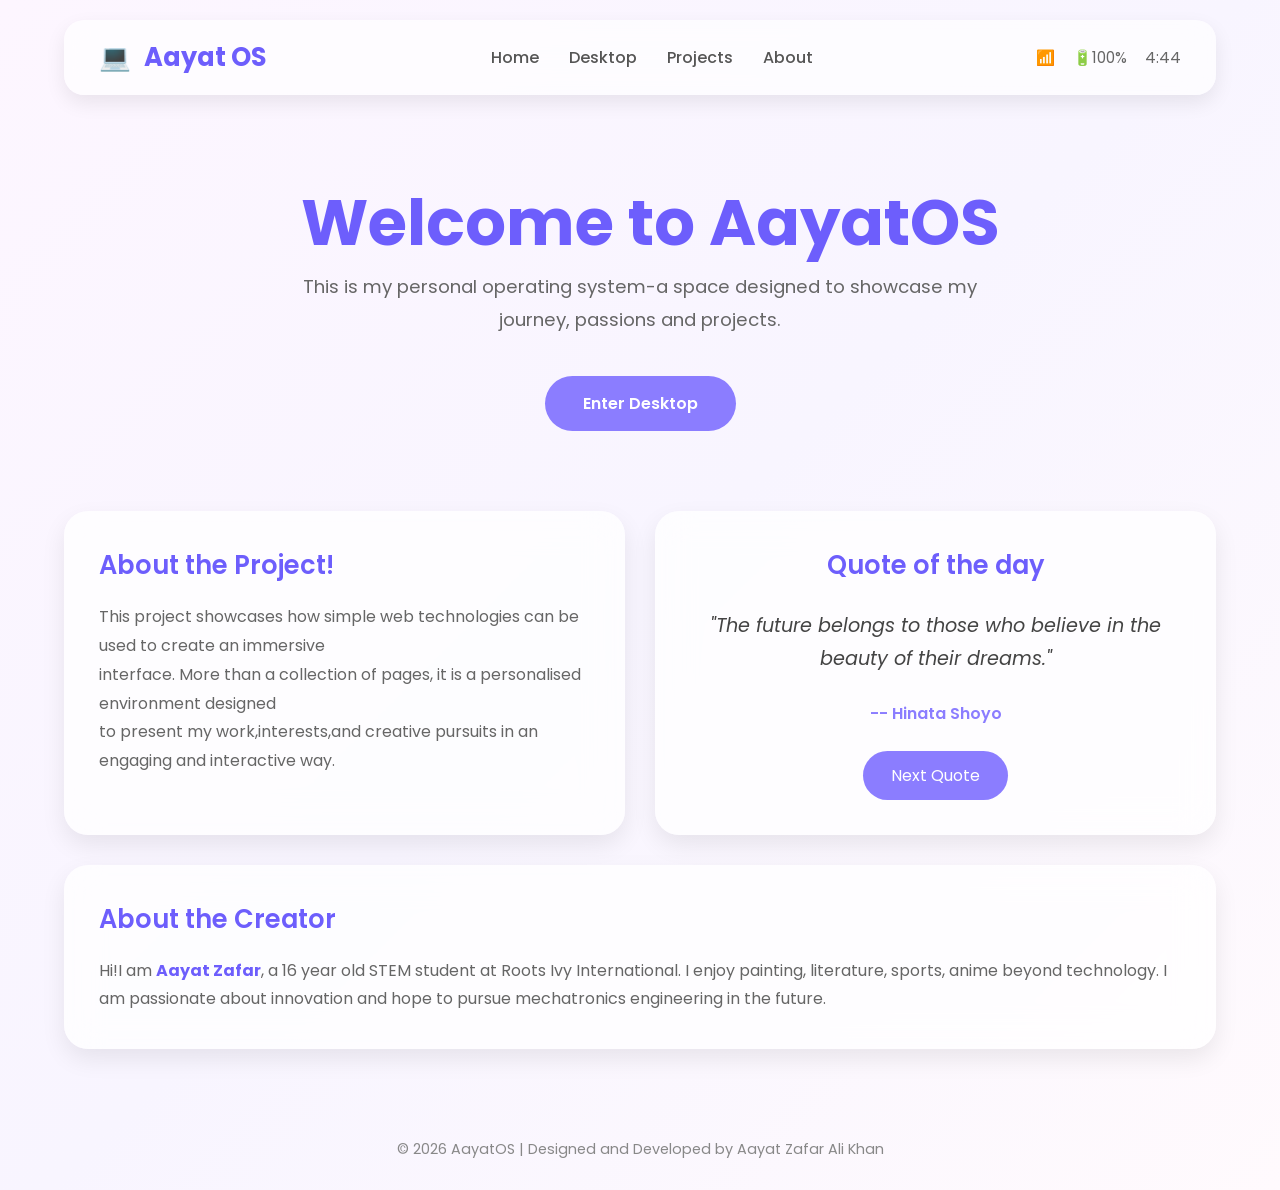
==== index.html @ 3e52712f "Move files to root" ====
<!DOCTYPE html>
<html lang="en">

<head>
    <meta charset="UTF-8">
    <meta name="viewport" content="width=device-width, initial-scale=1.0">
    <title>Aayat OS</title>

    <link rel="stylesheet" href="style.css">

    <link href="https://fonts.googleapis.com/css2?family=Poppins:wght@300;400;600;700&display=swap" rel="stylesheet">
</head>

<body>


    <header class="navbar">

        <div class="logo">
            💻 <span>Aayat OS</span>
        </div>

        <nav>

            <a href="#">Home</a>
            <a href="#">Desktop</a>
            <a href="#">Projects</a>
            <a href="#">About</a>

        </nav>

        <div class="system">

            <span>📶</span>
            <span>🔋100%</span>
            <span id="clock">12:00</span>
        </div>

    </header>

    <section class="hero">

        <h1>Welcome to AayatOS</h1>

        <p>
            This is my personal operating system-a space designed to showcase my journey, passions and projects.
        </p>

        <button class="enter-btn">
            Enter Desktop
        </button>

    </section>

    <section class="info-section">

        <div class="top-cards">

            <div class="card">

                <h2>About the Project!</h2>

                <p>
                    This project showcases how simple web technologies can be used to create an immersive<br>
                    interface. More than a collection of pages, it is a personalised environment designed<br>
                    to present my work,interests,and creative pursuits in an engaging and interactive way.
                </p>

            </div>

            <div class="card quote-card">

                <h2>Quote of the day</h2>

                <p id="quote-display">
                    "The future belongs to those who believe in the beauty of their dreams."

                </p>

                <h4 id="author-display">
                    -- Hinata Shoyo
                </h4>

                <button onclick="changeQuote()">
                    Next Quote
                </button>

            </div>

        </div>

        <div class="card creator-card">

            <h2>About the Creator</h2>

            <p>
                Hi!I am <strong>Aayat Zafar</strong>, a 16 year old STEM student at Roots Ivy International.
                I enjoy painting, literature, sports, anime beyond technology. I am passionate
                about innovation and hope to pursue mechatronics engineering in the future.

            </p>

        </div>


    </section>

    <footer>

        <p>
            © 2026 AayatOS | Designed and Developed by Aayat Zafar Ali Khan
        </p>

    </footer>

    <script src="script.js"></script>

</body>

</html>
---- style.css ----
* {
    margin: 0;
    padding: 0;
    box-sizing: border-box;
    font-family: 'Poppins', sans-serif;

}

body {
    background: linear-gradient(135deg, #fdf6ff, #f8f5ff, #fffafd);
    color: #4a4a68;
    min-height: 100vh;
}



.navbar {

    width: 90%;

    margin: 20px auto;

    padding: 18px 35px;

    display: flex;

    justify-content: space-between;

    align-items: center;

    background: rgba(255, 255, 255, .65);

    backdrop-filter: blur(15px);

    border-radius: 20px;

    box-shadow: 0 8px 20px rgba(0, 0, 0, .08);

}

.logo {

    font-size: 1.6rem;

    font-weight: 700;

    color: #6d5efc;
}

.logo span {

    margin-left: 8px;
}

nav {

    display: flex;

    gap: 30px;

}

nav a {

    text-decoration: none;

    color: #555;

    font-weight: 500;

    transition: .3s;

}

nav a:hover {

    color: #8b7dff;

}

.system {

    display: flex;

    gap: 18px;

    font-size: .95rem;

    color: #666;

}

.hero {

    width: 85%;

    margin: 80px auto;

    text-align: center;

}

.hero h1 {

    font-size: 4rem;

    color: #6d5efc;

    margin-left: 20px;

}

.hero p {

    max-width: 700px;

    margin: auto;

    font-size: 1.15rem;

    line-height: 1.8;

    color: #666;

}

.enter-btn {

    margin-top: 40px;

    padding: 15px 38px;

    border: none;

    border-radius: 50px;

    background: #8b7dff;

    color: white;

    font-size: 1rem;

    font-weight: 600;

    cursor: pointer;

    transition: .3s;

}

.enter-btn:hover {

    background: #6d5efc;

    transform: translateY(-4px);

    box-shadow: 0 10px 20px rgba(109, 94, 252, .25);

}


.info-section {

    width: 90%;

    margin: 60px auto;

}

.top-cards {

    display: grid;

    grid-template-columns: 1fr 1fr;

    gap: 30px;

    margin-bottom: 30px;

}

.creator-card {

    width: 100%;

}

.card {

    background: rgba(255, 255, 255, .75);

    backdrop-filter: blur(18px);

    border-radius: 24px;

    padding: 35px;

    box-shadow: 0 10px 25px rgba(0, 0, 0, .08);

    transition: 0.3s;

}

.card:hover {

    transform: translateY(-6px);

    box-shadow: 0 15px 35px rgba(124, 111, 240, .15);

}

.card h2 {

    color: #6d5efc;

    margin-bottom: 18px;

    font-size: 1.6rem;

    font-weight: 600;

}

.card p {

    line-height: 1.8;

    color: #666;

    font-size: 1rem;

}

.quote-card {

    text-align: center;

}

#quote-display {

    font-size: 1.2rem;

    font-style: italic;

    color: #444;

    margin: 25px 0;

    line-height: 1.7;

}

#author-display {

    color: #8b7dff;

    margin-bottom: 25px;

    font-weight: 600;

}

.quote-card button {

    background: #8b7dff;

    color: white;

    border: none;

    border-radius: 40px;

    padding: 12px 28px;

    cursor: pointer;

    font-size: 1rem;

    transition: 0.3s;

}

.quote-card button:hover {

    background: #6d5efc;

    transform: scale(1.05);

}

.creator-card {

    text-align: left;

}

.creator-card strong {

    color: #6d5efc;

}

footer {

    margin-top: 60px;

    padding: 30px;

    text-align: center;

    color: #888;

    font-size: .9rem;

}

@media(max-width:600px) {

    .hero {

        margin-top: 60px;

    }

    .hero h1 {

        font-size: 2.3rem;

    }

    .hero p {

        font-size: 1rem;

    }

    .card {

        padding: 25px;

    }

}
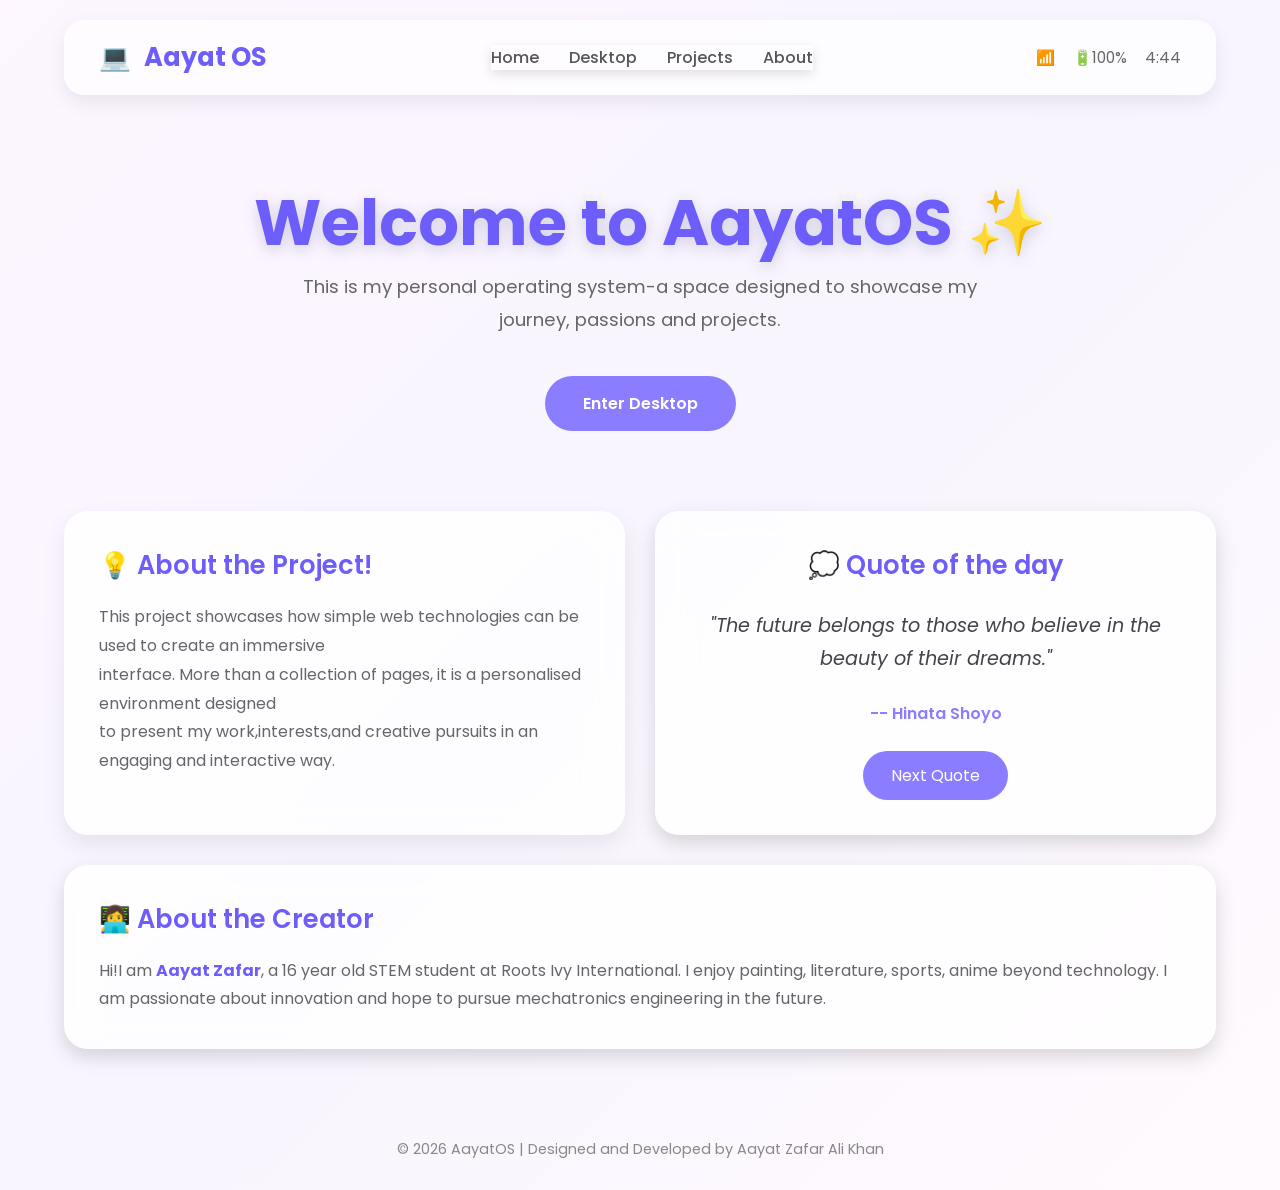
==== commit 89895d9f: "fixed" ====
--- a/index.html
+++ b/index.html
@@ -40,13 +40,13 @@
 
     <section class="hero">
 
-        <h1>Welcome to AayatOS</h1>
+        <h1>Welcome to AayatOS ✨</h1>
 
         <p>
             This is my personal operating system-a space designed to showcase my journey, passions and projects.
         </p>
 
-        <button class="enter-btn">
+        <button class="enter-btn" onclick="location.href='#quotes'">
             Enter Desktop
         </button>
 
@@ -58,7 +58,7 @@
 
             <div class="card">
 
-                <h2>About the Project!</h2>
+                <h2>💡 About the Project!</h2>
 
                 <p>
                     This project showcases how simple web technologies can be used to create an immersive<br>
@@ -68,9 +68,9 @@
 
             </div>
 
-            <div class="card quote-card">
+            <div class="card quote-card" id="quotes">
 
-                <h2>Quote of the day</h2>
+                <h2>💭 Quote of the day</h2>
 
                 <p id="quote-display">
                     "The future belongs to those who believe in the beauty of their dreams."
@@ -91,7 +91,7 @@
 
         <div class="card creator-card">
 
-            <h2>About the Creator</h2>
+            <h2>👩‍💻 About the Creator</h2>
 
             <p>
                 Hi!I am <strong>Aayat Zafar</strong>, a 16 year old STEM student at Roots Ivy International.
--- a/style.css
+++ b/style.css
@@ -6,6 +6,11 @@
 
 }
 
+html {
+    scroll-behavior: smooth;
+
+}
+
 body {
     background: linear-gradient(135deg, #fdf6ff, #f8f5ff, #fffafd);
     color: #4a4a68;
@@ -58,6 +63,8 @@
 
     gap: 30px;
 
+    box-shadow: 0 4px 12px rgba(0, 0, 0, .12);
+
 }
 
 nav a {
@@ -108,6 +115,8 @@
 
     margin-left: 20px;
 
+    text-shadow: 0 4px 15px rgba(93, 90, 136, .25);
+
 }
 
 .hero p {
@@ -144,171 +153,181 @@
 
     cursor: pointer;
 
+    transition: all 0.3s ease;
+
+}
+
+.enter-btn:hover {
+
+    background: #6d5efc;
+
+    transform: translateY(-4px);
+
+    box-shadow: 0 10px 20px rgba(109, 94, 252, .25);
+
+    transform: scale(1.05);
+
+}
+
+
+.info-section {
+
+    width: 90%;
+
+    margin: 60px auto;
+
+}
+
+.top-cards {
+
+    display: grid;
+
+    grid-template-columns: 1fr 1fr;
+
+    gap: 30px;
+
+    margin-bottom: 30px;
+
+}
+
+.creator-card {
+
+    width: 100%;
+
+}
+
+.card {
+
+    background: rgba(255, 255, 255, .75);
+
+    backdrop-filter: blur(18px);
+
+    border-radius: 24px;
+
+    padding: 35px;
+
+    box-shadow: 0 10px 25px rgba(0, 0, 0, .08);
+
+    transition: 0.3s;
+
+}
+
+.card:hover {
+
+    transform: translateY(-6px);
+
+    box-shadow: 0 15px 35px rgba(124, 111, 240, .15);
+
+}
+
+.card h2 {
+
+    color: #6d5efc;
+
+    margin-bottom: 18px;
+
+    font-size: 1.6rem;
+
+    font-weight: 600;
+
+}
+
+.card p {
+
+    line-height: 1.8;
+
+    color: #666;
+
+    font-size: 1rem;
+
+}
+
+.quote-card {
+
+    text-align: center;
+
+    box-shadow: 0 8px 20px rgba(0, 0, 0, .15);
+
     transition: .3s;
 
 }
 
-.enter-btn:hover {
+#quote-display {
+
+    font-size: 1.2rem;
+
+    font-style: italic;
+
+    color: #444;
+
+    margin: 25px 0;
+
+    line-height: 1.7;
+
+}
+
+#author-display {
+
+    color: #8b7dff;
+
+    margin-bottom: 25px;
+
+    font-weight: 600;
+
+}
+
+.quote-card button {
+
+    background: #8b7dff;
+
+    color: white;
+
+    border: none;
+
+    border-radius: 40px;
+
+    padding: 12px 28px;
+
+    cursor: pointer;
+
+    font-size: 1rem;
+
+    transition: 0.3s;
+
+}
+
+.quote-card button:hover {
 
     background: #6d5efc;
 
-    transform: translateY(-4px);
-
-    box-shadow: 0 10px 20px rgba(109, 94, 252, .25);
-
-}
-
-
-.info-section {
-
-    width: 90%;
-
-    margin: 60px auto;
-
-}
-
-.top-cards {
-
-    display: grid;
-
-    grid-template-columns: 1fr 1fr;
-
-    gap: 30px;
-
-    margin-bottom: 30px;
+    transform: scale(1.05);
 
 }
 
 .creator-card {
 
-    width: 100%;
-
-}
-
-.card {
-
-    background: rgba(255, 255, 255, .75);
-
-    backdrop-filter: blur(18px);
-
-    border-radius: 24px;
-
-    padding: 35px;
-
-    box-shadow: 0 10px 25px rgba(0, 0, 0, .08);
-
-    transition: 0.3s;
-
-}
-
-.card:hover {
-
-    transform: translateY(-6px);
-
-    box-shadow: 0 15px 35px rgba(124, 111, 240, .15);
-
-}
-
-.card h2 {
+    text-align: left;
+
+    box-shadow: 0 8px 20px rgba(0, 0, 0, .15);
+
+    transition: .3s;
+
+}
+
+.creator-card strong {
 
     color: #6d5efc;
 
-    margin-bottom: 18px;
-
-    font-size: 1.6rem;
-
-    font-weight: 600;
-
-}
-
-.card p {
-
-    line-height: 1.8;
-
-    color: #666;
-
-    font-size: 1rem;
-
-}
-
-.quote-card {
+}
+
+footer {
+
+    margin-top: 60px;
+
+    padding: 30px;
 
     text-align: center;
 
-}
-
-#quote-display {
-
-    font-size: 1.2rem;
-
-    font-style: italic;
-
-    color: #444;
-
-    margin: 25px 0;
-
-    line-height: 1.7;
-
-}
-
-#author-display {
-
-    color: #8b7dff;
-
-    margin-bottom: 25px;
-
-    font-weight: 600;
-
-}
-
-.quote-card button {
-
-    background: #8b7dff;
-
-    color: white;
-
-    border: none;
-
-    border-radius: 40px;
-
-    padding: 12px 28px;
-
-    cursor: pointer;
-
-    font-size: 1rem;
-
-    transition: 0.3s;
-
-}
-
-.quote-card button:hover {
-
-    background: #6d5efc;
-
-    transform: scale(1.05);
-
-}
-
-.creator-card {
-
-    text-align: left;
-
-}
-
-.creator-card strong {
-
-    color: #6d5efc;
-
-}
-
-footer {
-
-    margin-top: 60px;
-
-    padding: 30px;
-
-    text-align: center;
-
     color: #888;
 
     font-size: .9rem;
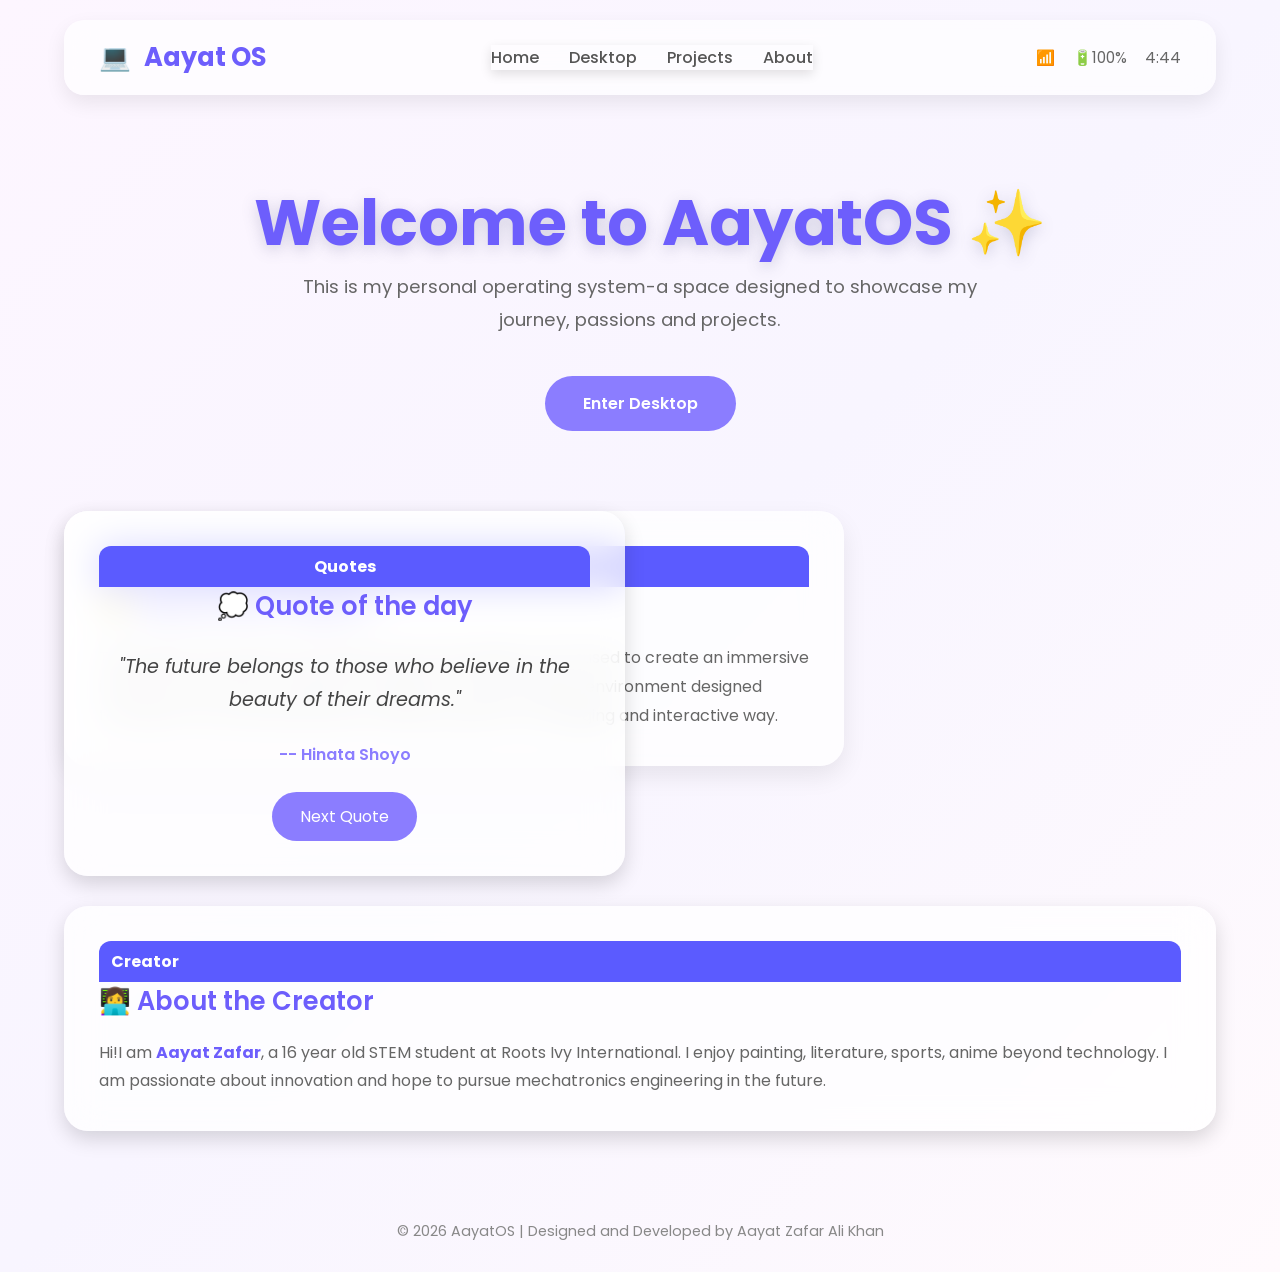
==== commit 1779c2d2: "drag" ====
--- a/index.html
+++ b/index.html
@@ -56,7 +56,8 @@
 
         <div class="top-cards">
 
-            <div class="card">
+            <div class="window card">
+                <div class="title-bar">Project</div>
 
                 <h2>💡 About the Project!</h2>
 
@@ -69,6 +70,7 @@
             </div>
 
             <div class="card quote-card" id="quotes">
+                <div class="title-bar">Quotes</div>
 
                 <h2>💭 Quote of the day</h2>
 
@@ -90,6 +92,7 @@
         </div>
 
         <div class="card creator-card">
+            <div class="title-bar">Creator</div>
 
             <h2>👩‍💻 About the Creator</h2>
 
--- a/style.css
+++ b/style.css
@@ -250,6 +250,10 @@
 
     transition: .3s;
 
+    top: 250px;
+
+    left: 60px;
+
 }
 
 #quote-display {
@@ -312,6 +316,10 @@
 
     transition: .3s;
 
+    top: 600px;
+
+    left: 250px;
+
 }
 
 .creator-card strong {
@@ -360,4 +368,26 @@
 
     }
 
+}
+
+.window {
+    position: absolute;
+    cursor: move;
+
+}
+
+.title-bar {
+    background: #5b5bff;
+    color: white;
+    padding: 8px 12px;
+    font-weight: bold;
+    border-radius: 12px 12px 0 0;
+    cursor: move;
+
+}
+
+.about-card {
+    top: 250px;
+    left: 500px;
+
 }
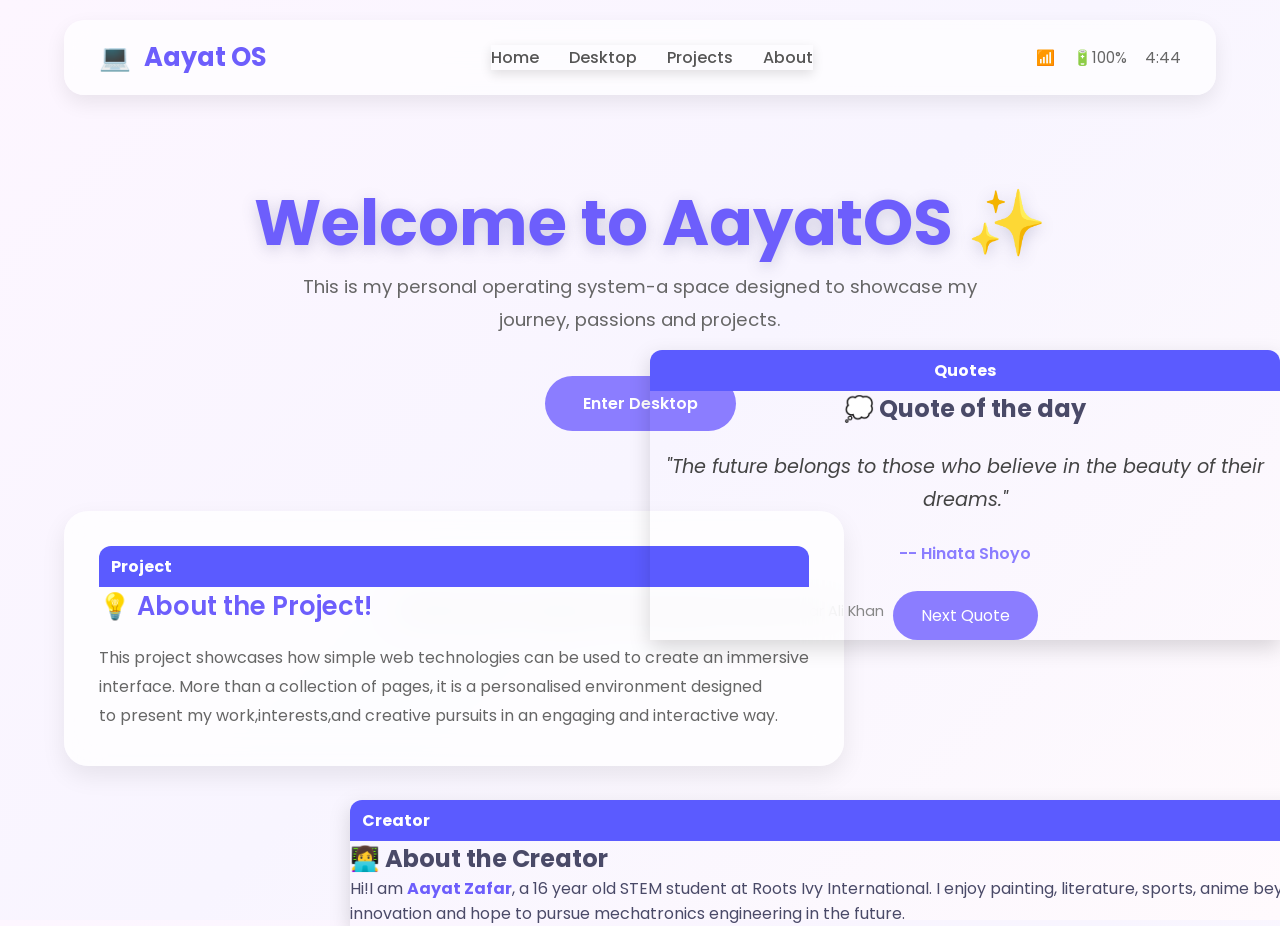
==== commit 2591deb2: "html fix" ====
--- a/index.html
+++ b/index.html
@@ -69,7 +69,7 @@
 
             </div>
 
-            <div class="card quote-card" id="quotes">
+            <div class="window quote-card" id="quotes">
                 <div class="title-bar">Quotes</div>
 
                 <h2>💭 Quote of the day</h2>
@@ -91,7 +91,7 @@
 
         </div>
 
-        <div class="card creator-card">
+        <div class="window creator-card">
             <div class="title-bar">Creator</div>
 
             <h2>👩‍💻 About the Creator</h2>
--- a/style.css
+++ b/style.css
@@ -250,9 +250,9 @@
 
     transition: .3s;
 
-    top: 250px;
-
-    left: 60px;
+    top: 350px;
+
+    left: 650px;
 
 }
 
@@ -316,9 +316,9 @@
 
     transition: .3s;
 
-    top: 600px;
-
-    left: 250px;
+    top: 800px;
+
+    left: 350px;
 
 }
 
@@ -373,6 +373,7 @@
 .window {
     position: absolute;
     cursor: move;
+    z-index: 1;
 
 }
 
@@ -387,7 +388,7 @@
 }
 
 .about-card {
-    top: 250px;
-    left: 500px;
+    top: 350px;
+    left: 80px;
 
 }
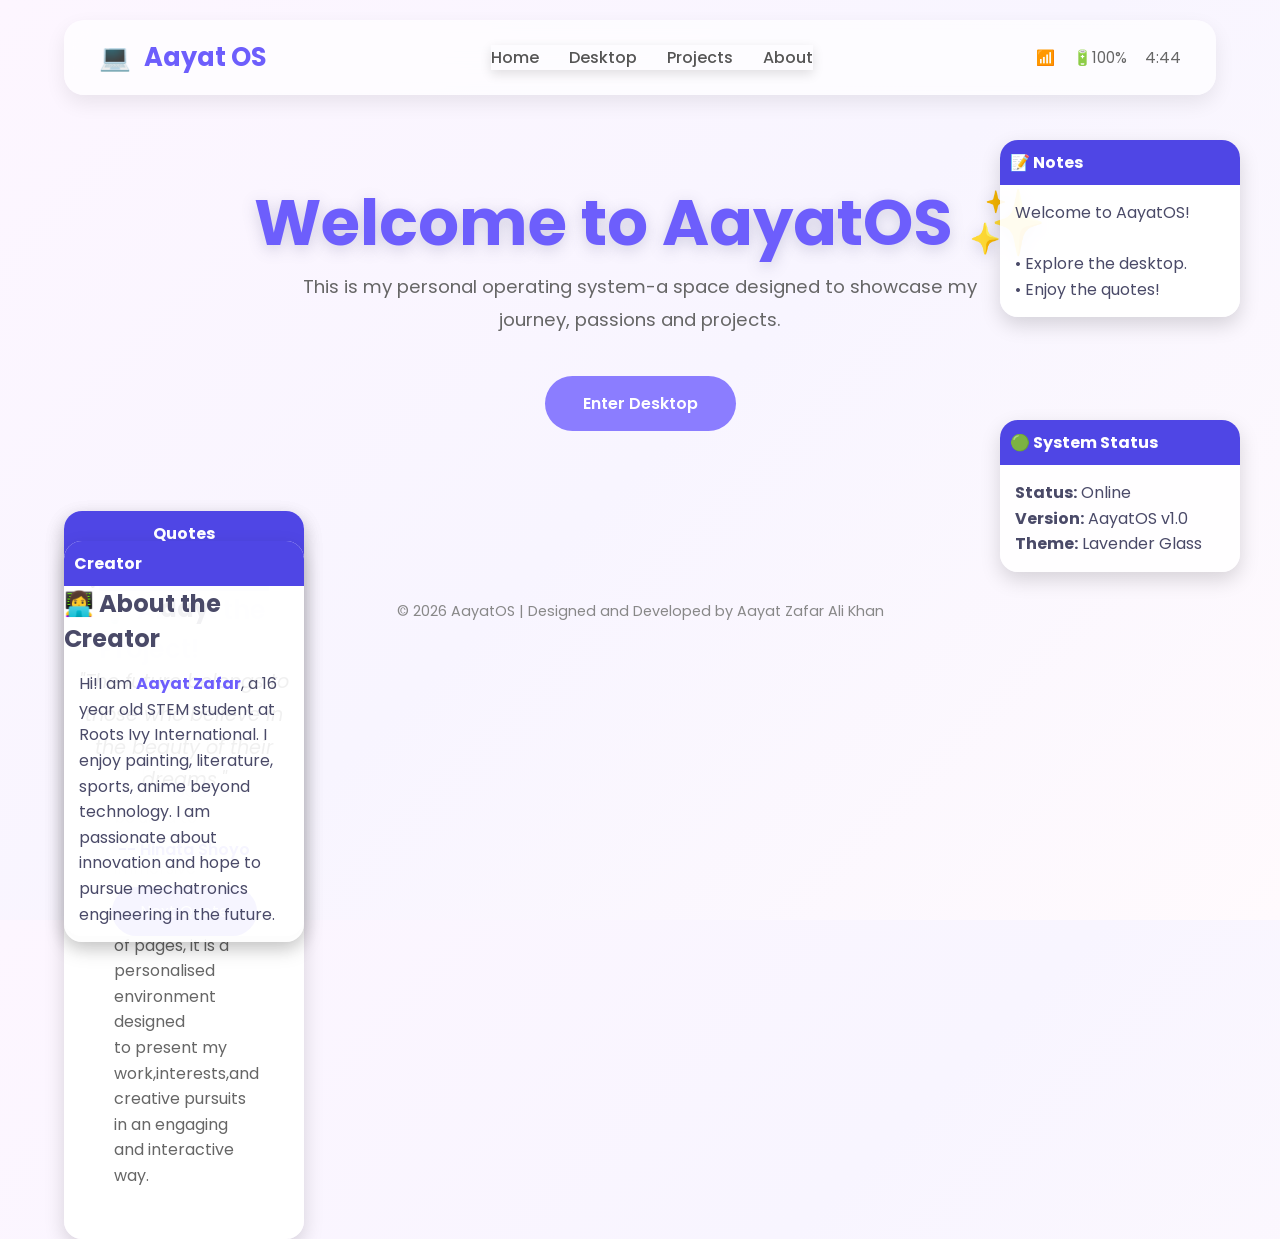
==== commit a9ce2591: "final" ====
--- a/index.html
+++ b/index.html
@@ -108,6 +108,26 @@
 
     </section>
 
+    <div class="window notes-window">
+        <div class="title-bar">📝 Notes</div>
+
+        <p>
+            Welcome to AayatOS!<br><br>
+            • Explore the desktop.<br>
+            • Enjoy the quotes!
+        </p>
+    </div>
+
+    <div class="window status-window">
+        <div class="title-bar">🟢 System Status</div>
+
+        <p>
+            <strong>Status:</strong> Online<br>
+            <strong>Version:</strong> AayatOS v1.0<br>
+            <strong>Theme:</strong> Lavender Glass
+        </p>
+    </div>
+
     <footer>
 
         <p>
--- a/style.css
+++ b/style.css
@@ -250,10 +250,6 @@
 
     transition: .3s;
 
-    top: 350px;
-
-    left: 650px;
-
 }
 
 #quote-display {
@@ -315,10 +311,6 @@
     box-shadow: 0 8px 20px rgba(0, 0, 0, .15);
 
     transition: .3s;
-
-    top: 800px;
-
-    left: 350px;
 
 }
 
@@ -372,23 +364,33 @@
 
 .window {
     position: absolute;
+    width: 240px;
+    background: rgba(255, 255, 255, .92);
+    border-radius: 18px;
+    box-shadow: 0 8px 20px rgba(0, 0, 0, .15);
+    overflow: hidden;
+    z-index: 10;
+}
+
+.title-bar {
+    background: #4f46e5;
+    color: white;
+    padding: 10px;
     cursor: move;
-    z-index: 1;
-
-}
-
-.title-bar {
-    background: #5b5bff;
-    color: white;
-    padding: 8px 12px;
     font-weight: bold;
-    border-radius: 12px 12px 0 0;
-    cursor: move;
-
-}
-
-.about-card {
-    top: 350px;
-    left: 80px;
-
+}
+
+.window p {
+    padding: 15px;
+    line-height: 1.6;
+}
+
+.notes-window {
+    top: 140px;
+    right: 40px;
+}
+
+.status-window {
+    top: 420px;
+    right: 40px;
 }
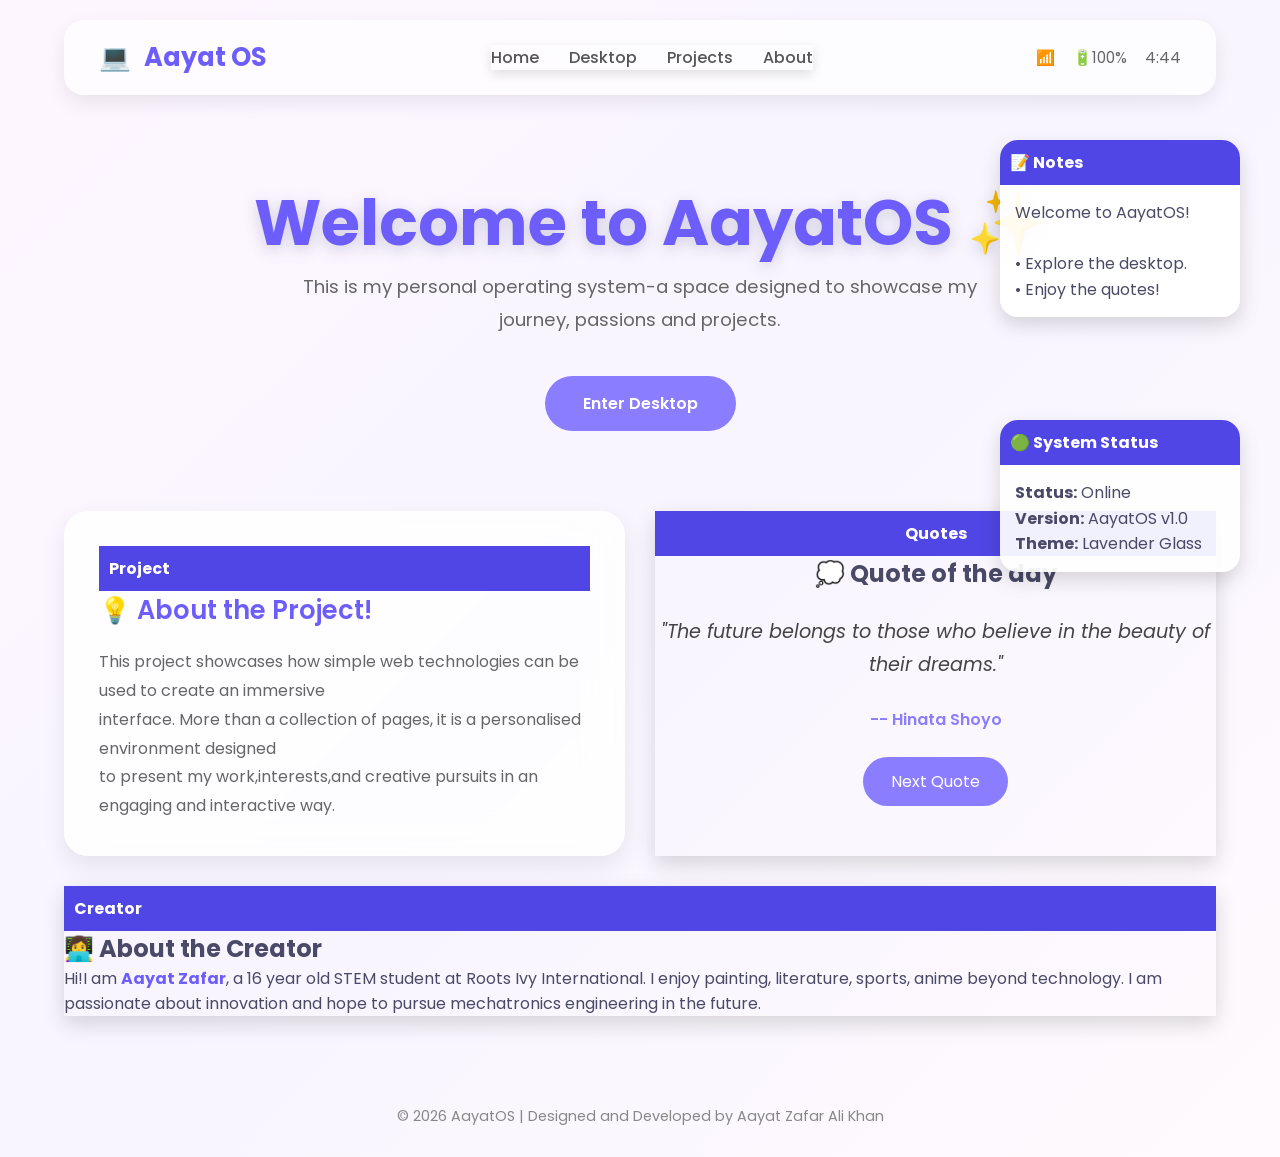
==== commit 0e160735: "blabla" ====
--- a/index.html
+++ b/index.html
@@ -56,7 +56,7 @@
 
         <div class="top-cards">
 
-            <div class="window card">
+            <div class="card">
                 <div class="title-bar">Project</div>
 
                 <h2>💡 About the Project!</h2>
@@ -69,7 +69,7 @@
 
             </div>
 
-            <div class="window quote-card" id="quotes">
+            <div class="quote-card" id="quotes">
                 <div class="title-bar">Quotes</div>
 
                 <h2>💭 Quote of the day</h2>
@@ -91,7 +91,7 @@
 
         </div>
 
-        <div class="window creator-card">
+        <div class="creator-card">
             <div class="title-bar">Creator</div>
 
             <h2>👩‍💻 About the Creator</h2>
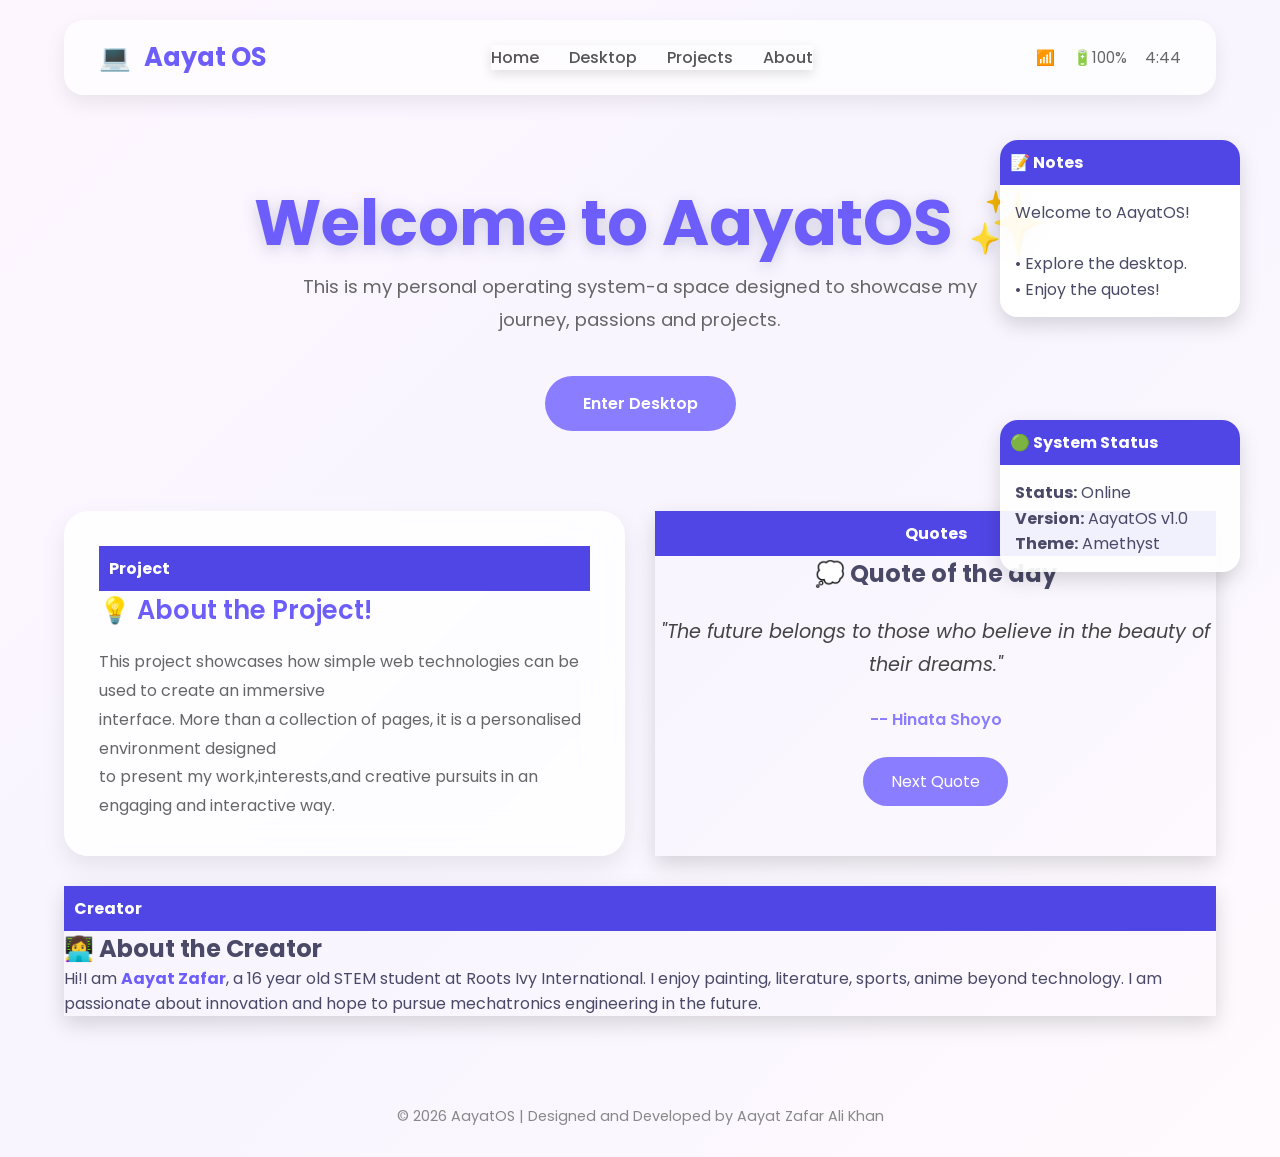
==== commit c6292a45: "the finale" ====
--- a/index.html
+++ b/index.html
@@ -124,7 +124,7 @@
         <p>
             <strong>Status:</strong> Online<br>
             <strong>Version:</strong> AayatOS v1.0<br>
-            <strong>Theme:</strong> Lavender Glass
+            <strong>Theme:</strong> Amethyst
         </p>
     </div>
 
